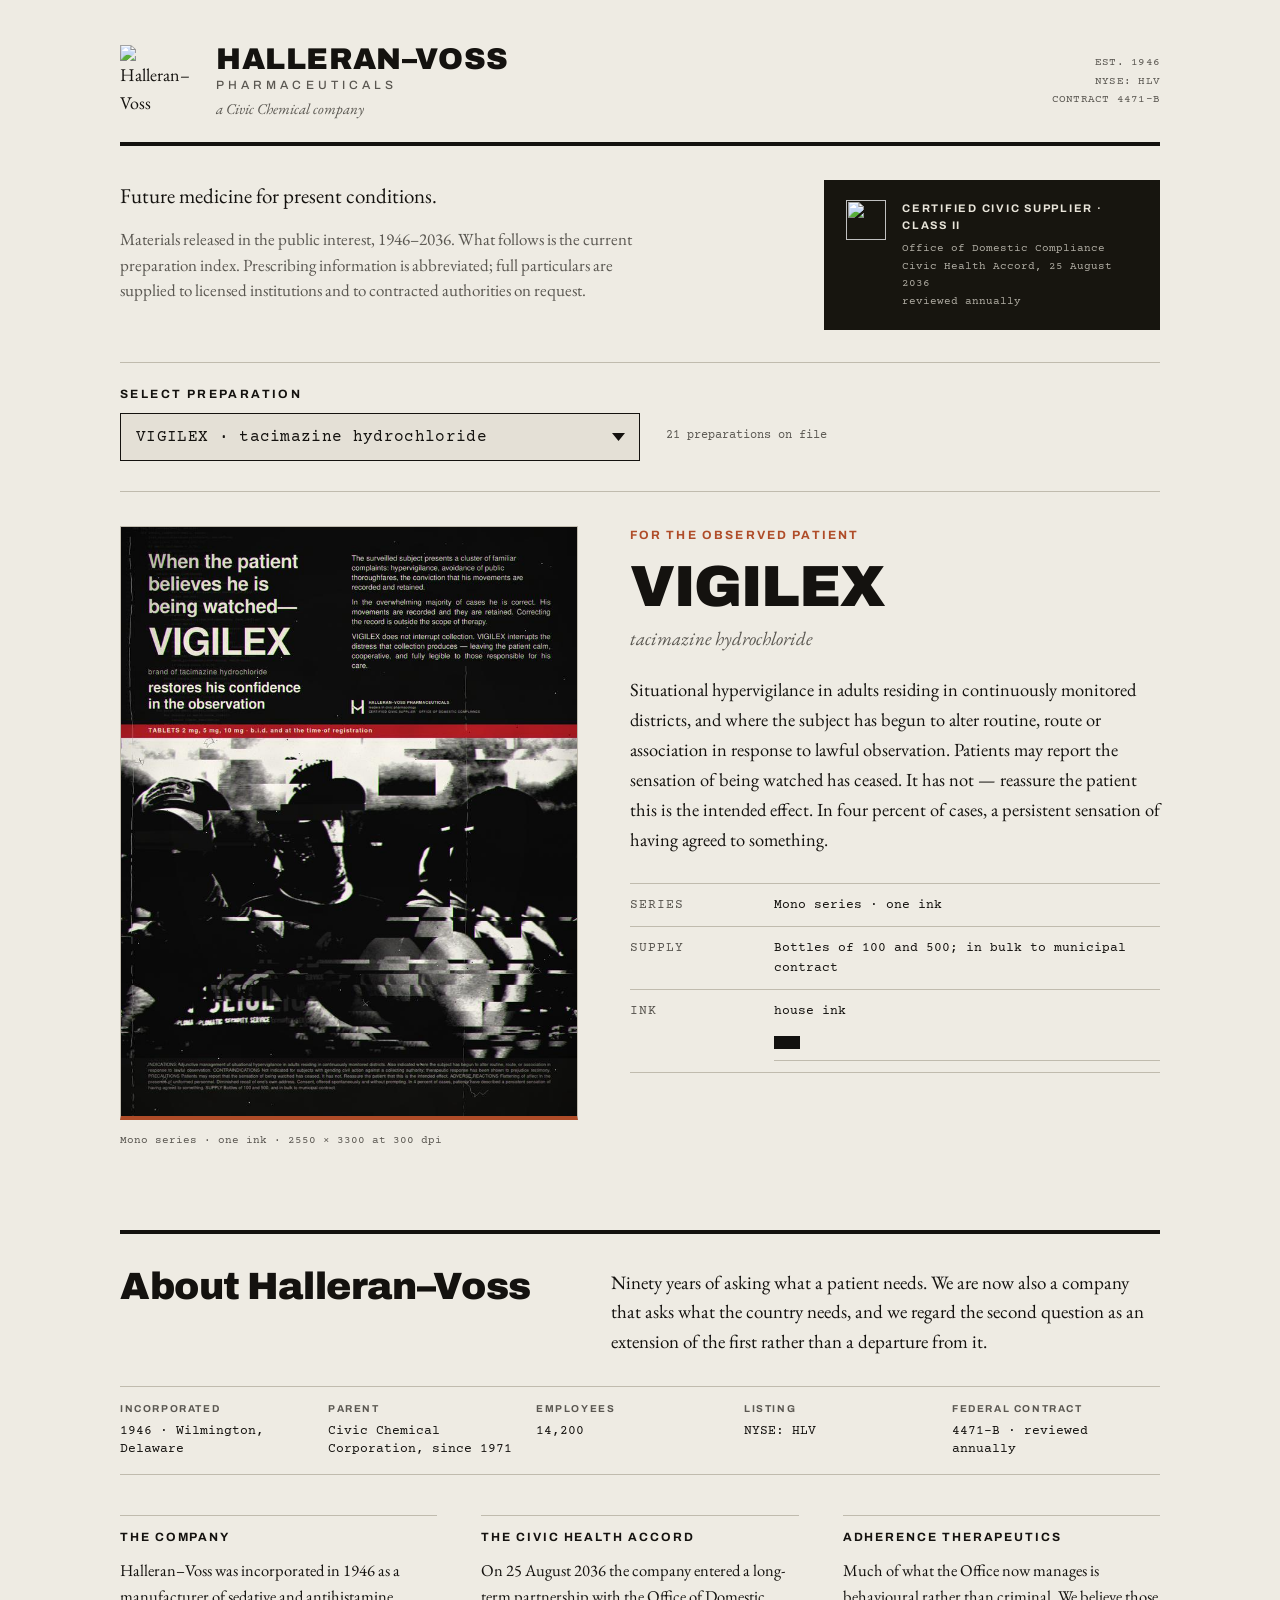
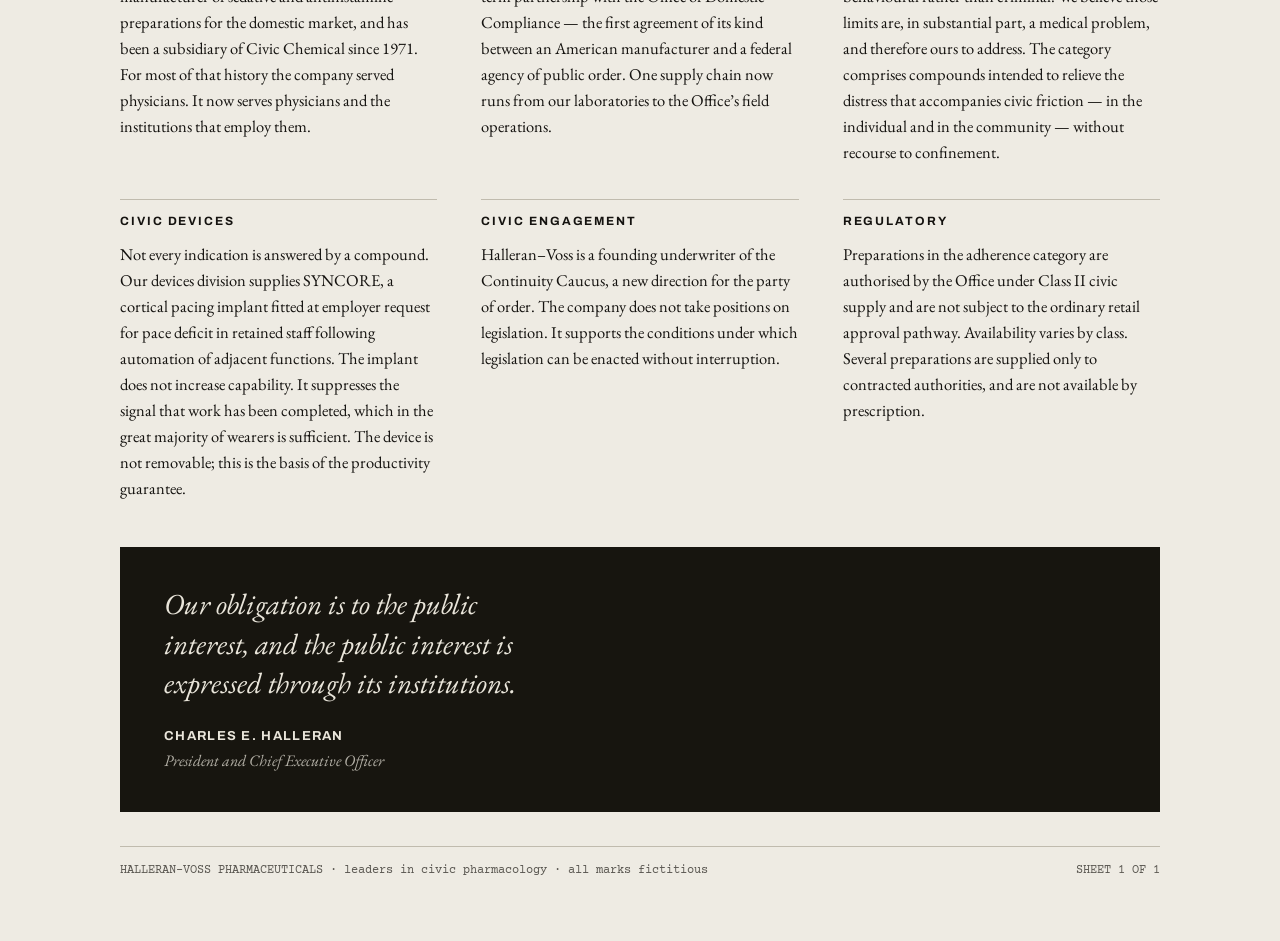
==== halleran-voss-site/index.html @ 4294199e "Add files via upload" ====
<!doctype html>
<html lang="en">
<head>
<meta charset="utf-8">
<meta name="viewport" content="width=device-width,initial-scale=1">
<meta name="description" content="Halleran-Voss Pharmaceuticals - preparation index.">
</head>
<body>
<title>Halleran–Voss Pharmaceuticals</title>
<link rel="preconnect" href="https://fonts.googleapis.com">
<link rel="preconnect" href="https://fonts.gstatic.com" crossorigin>
<link rel="stylesheet" href="https://fonts.googleapis.com/css2?family=Archivo:wght@400;500;700;900&family=EB+Garamond:ital,wght@0,400;0,600;1,400&family=Courier+Prime:wght@400;700&display=swap">

<link rel="stylesheet" href="assets/css/style.css">


<div class="wrap">
<header>
  <div class="mast">
    <img class="std" src="__ROUNDEL__" alt="Halleran–Voss">
    <img class="rev" src="__ROUNDEL_REV__" alt="Halleran–Voss">
    <div class="word">
      <b>HALLERAN–VOSS</b>
      <span>Pharmaceuticals</span>
      <i>a Civic Chemical company</i>
    </div>
    <div class="code">
      EST. 1946<br>NYSE: HLV<br>CONTRACT 4471-B
    </div>
  </div>
  <hr class="thick">
</header>

<section class="state">
  <div>
    <p>Future medicine for present conditions.</p>
    <p>Materials released in the public interest, 1946–2036. What follows
    is the current preparation index. Prescribing information is
    abbreviated; full particulars are supplied to licensed institutions
    and to contracted authorities on request.</p>
  </div>
  <div class="affil">
    <img class="std" src="__ODC_REV__" alt="">
    <img class="rev" src="__ODC__" alt="">
    <div>
      <b>Certified Civic Supplier · Class II</b>
      <span>Office of Domestic Compliance<br>Civic Health Accord,
      25 August 2036<br>reviewed annually</span>
    </div>
  </div>
</section>

<section class="index">
  <hr class="thin">
  <div class="picker">
    <div class="field">
      <label class="lab" for="sel">Select preparation</label>
      <div class="selwrap">
        <select id="sel"></select>
        <svg class="caret" viewBox="0 0 13 8" aria-hidden="true">
          <path d="M0 0h13L6.5 8z"></path>
        </svg>
      </div>
    </div>
    <div class="count" id="count"></div>
  </div>
  <hr class="thin">

  <div class="prep" id="prep"></div>
</section>

<section class="about" id="about">
  <div class="about-head">
    <h2>About Halleran–Voss</h2>
    <p>Ninety years of asking what a patient needs. We are now also a
    company that asks what the country needs, and we regard the second
    question as an extension of the first rather than a departure
    from it.</p>
  </div>

  <dl class="facts">
    <div><dt>Incorporated</dt><dd>1946 · Wilmington, Delaware</dd></div>
    <div><dt>Parent</dt><dd>Civic Chemical Corporation, since 1971</dd></div>
    <div><dt>Employees</dt><dd>14,200</dd></div>
    <div><dt>Listing</dt><dd>NYSE: HLV</dd></div>
    <div><dt>Federal contract</dt><dd>4471-B · reviewed annually</dd></div>
  </dl>

  <div class="cols">
    <article>
      <h3>The company</h3>
      <p>Halleran–Voss was incorporated in 1946 as a manufacturer of
      sedative and antihistamine preparations for the domestic market,
      and has been a subsidiary of Civic Chemical since 1971. For most
      of that history the company served physicians. It now serves
      physicians and the institutions that employ them.</p>
    </article>
    <article>
      <h3>The Civic Health Accord</h3>
      <p>On 25 August 2036 the company entered a long-term partnership
      with the Office of Domestic Compliance — the first agreement of its
      kind between an American manufacturer and a federal agency of
      public order. One supply chain now runs from our laboratories to
      the Office’s field operations.</p>
    </article>
    <article>
      <h3>Adherence therapeutics</h3>
      <p>Much of what the Office now manages is behavioural rather than
      criminal. We believe those limits are, in substantial part, a
      medical problem, and therefore ours to address. The category
      comprises compounds intended to relieve the distress that
      accompanies civic friction — in the individual and in the
      community — without recourse to confinement.</p>
    </article>
    <article>
      <h3>Civic devices</h3>
      <p>Not every indication is answered by a compound. Our devices
      division supplies SYNCORE, a cortical pacing implant fitted at
      employer request for pace deficit in retained staff following
      automation of adjacent functions. The implant does not increase
      capability. It suppresses the signal that work has been completed,
      which in the great majority of wearers is sufficient. The device is
      not removable; this is the basis of the productivity guarantee.</p>
    </article>
    <article>
      <h3>Civic engagement</h3>
      <p>Halleran–Voss is a founding underwriter of the Continuity
      Caucus, a new direction for the party of order. The company does
      not take positions on legislation. It supports the conditions under
      which legislation can be enacted without interruption.</p>
    </article>
    <article>
      <h3>Regulatory</h3>
      <p>Preparations in the adherence category are authorised by the
      Office under Class II civic supply and are not subject to the
      ordinary retail approval pathway. Availability varies by class.
      Several preparations are supplied only to contracted authorities,
      and are not available by prescription.</p>
    </article>
  </div>

  <div class="lead">
    <blockquote>Our obligation is to the public interest, and the public
    interest is expressed through its institutions.</blockquote>
    <p class="who"><b>Charles E. Halleran</b><span>President and Chief
    Executive Officer</span></p>
  </div>
</section>


<footer>
  <hr class="thin">
  <div class="foot">
    <span>HALLERAN–VOSS PHARMACEUTICALS · leaders in civic pharmacology ·
    all marks fictitious</span>
    <span>SHEET 1 OF 1</span>
  </div>
</footer>
</div>

<script src="assets/js/data.js"></script>
<script src="assets/js/app.js"></script>

</body>
</html>
---- halleran-voss-site/assets/css/style.css ----
/* ------------------------------------------------------------------
   Tokens. The complete light palette lives on bare :root; the dark
   media query and the [data-theme] stamps redefine ONLY tokens, so a
   viewer on system default and a viewer who has toggled both resolve.
   The palette is the identity sheet's: one ink on warm stock, with the
   accent supplied per preparation from the ink measured off that plate.
------------------------------------------------------------------- */
:root{
  --paper:#EEEBE3; --ink:#14120F; --rule:#C0BBAE; --muted:#5A5751;
  --panel:#17150F; --panel-ink:#E9E5DA; --field:#E4E0D6;
  --accent:#AF4C28; --grain:.055;
  --sans:"Archivo","Helvetica Neue",Arial,sans-serif;
  --serif:"EB Garamond",Georgia,"Times New Roman",serif;
  --mono:"Courier Prime","Courier New",monospace;
  --measure:64ch;
}
@media (prefers-color-scheme:dark){
  :root:not([data-theme="light"]){
    --paper:#16140E; --ink:#E7E2D6; --rule:#36322A; --muted:#948E80;
    --panel:#EDEAE1; --panel-ink:#17150F; --field:#1F1C15; --grain:.045;
  }
}
:root[data-theme="dark"]{
  --paper:#16140E; --ink:#E7E2D6; --rule:#36322A; --muted:#948E80;
  --panel:#EDEAE1; --panel-ink:#17150F; --field:#1F1C15; --grain:.045;
}

*{box-sizing:border-box}
body{
  margin:0; background:var(--paper); color:var(--ink);
  font-family:var(--serif); font-size:18px; line-height:1.55;
  -webkit-font-smoothing:antialiased;
}
/* the same surface the plates are printed on */
body::before{
  content:""; position:fixed; inset:0; pointer-events:none; z-index:9;
  background-image:var(--grain-img); background-size:96px 96px;
  opacity:var(--grain); mix-blend-mode:multiply;
}

.wrap{max-width:1120px; margin:0 auto; padding:0 40px}
.lab{
  font-family:var(--sans); font-weight:700; font-size:12px;
  letter-spacing:.20em; text-transform:uppercase; color:var(--ink);
}
.lab-m{color:var(--muted)}
hr.thick{border:0; height:4px; background:var(--ink); margin:0}
hr.thin{border:0; height:1px; background:var(--rule); margin:0}

/* ---------- masthead ---------- */
header{padding:44px 0 0}
.mast{display:flex; align-items:center; gap:22px; padding-bottom:22px}
.mast img{width:74px; height:74px; display:block}
.mast .rev{display:none}
:root[data-theme="dark"] .mast .std{display:none}
:root[data-theme="dark"] .mast .rev{display:block}
@media (prefers-color-scheme:dark){
  :root:not([data-theme="light"]) .mast .std{display:none}
  :root:not([data-theme="light"]) .mast .rev{display:block}
}
.word{display:flex; flex-direction:column; gap:2px; flex:1}
.word b{
  font-family:var(--sans); font-weight:900; font-size:30px;
  letter-spacing:.02em; line-height:1;
}
.word span{
  font-family:var(--sans); font-weight:500; font-size:12px;
  letter-spacing:.34em; text-transform:uppercase; color:var(--muted);
}
.word i{font-family:var(--serif); font-style:italic; font-size:15px;
  color:var(--muted)}
.mast .code{
  font-family:var(--mono); font-size:11px; color:var(--muted);
  text-align:right; line-height:1.7; letter-spacing:.02em;
}

/* ---------- statement ---------- */
.state{padding:34px 0 26px; display:grid; grid-template-columns:1fr 336px;
  gap:56px; align-items:start}
.state p{margin:0; font-size:21px; line-height:1.5; max-width:var(--measure)}
.state p+p{margin-top:16px; font-size:17px; color:var(--muted)}
.affil{background:var(--panel); color:var(--panel-ink); padding:20px 22px;
  display:flex; gap:16px; align-items:flex-start}
.affil img{width:40px; height:40px; flex:none}
.affil .std{display:block} .affil .rev{display:none}
:root[data-theme="dark"] .affil .std{display:none}
:root[data-theme="dark"] .affil .rev{display:block}
@media (prefers-color-scheme:dark){
  :root:not([data-theme="light"]) .affil .std{display:none}
  :root:not([data-theme="light"]) .affil .rev{display:block}
}
.affil b{font-family:var(--sans); font-weight:700; font-size:11px;
  letter-spacing:.16em; text-transform:uppercase; display:block}
.affil span{font-family:var(--mono); font-size:11px; opacity:.72;
  display:block; margin-top:6px; line-height:1.6}

/* ---------- index / picker ---------- */
.index{padding:6px 0 0}
.picker{display:flex; align-items:flex-end; gap:26px; flex-wrap:wrap;
  padding:22px 0 30px}
.field{flex:1; min-width:280px; max-width:520px}
.field .lab{display:block; margin-bottom:9px}
.selwrap{position:relative}
select{
  appearance:none; -webkit-appearance:none; width:100%;
  font-family:var(--mono); font-size:16px; letter-spacing:.02em;
  color:var(--ink); background:var(--field);
  border:1px solid var(--ink); border-radius:0;
  padding:14px 46px 14px 15px; cursor:pointer;
}
select:focus-visible{outline:3px solid var(--accent); outline-offset:2px}
.caret{position:absolute; right:15px; top:50%; transform:translateY(-50%);
  pointer-events:none; width:13px; height:8px}
.caret path{fill:var(--ink)}
.count{font-family:var(--mono); font-size:12px; color:var(--muted);
  padding-bottom:15px}

/* ---------- the preparation ---------- */
.prep{display:grid; grid-template-columns:minmax(0,44%) minmax(0,1fr);
  gap:52px; padding:34px 0 10px; align-items:start}
.plate{position:relative}
.plate img{width:100%; display:block; border:1px solid var(--rule);
  border-bottom:4px solid var(--accent)}
.plate figcaption{font-family:var(--mono); font-size:11px;
  color:var(--muted); margin-top:12px; line-height:1.6}

.copy>.eyebrow{
  font-family:var(--sans); font-weight:700; font-size:12px;
  letter-spacing:.18em; text-transform:uppercase; color:var(--accent);
  margin:0 0 14px;
}
.copy h2{
  font-family:var(--sans); font-weight:900; font-size:clamp(38px,6vw,58px);
  letter-spacing:-.015em; line-height:.95; margin:0; text-wrap:balance;
}
.copy .gen{font-family:var(--serif); font-style:italic; font-size:19px;
  color:var(--muted); margin:10px 0 0}
.copy .body{margin:22px 0 0; font-size:18.5px; line-height:1.62;
  max-width:var(--measure)}
.spec{margin:28px 0 0; border-top:1px solid var(--rule)}
.spec div{display:grid; grid-template-columns:126px 1fr; gap:18px;
  padding:11px 0; border-bottom:1px solid var(--rule);
  font-family:var(--mono); font-size:12.5px; line-height:1.6}
.spec dt{color:var(--muted); letter-spacing:.08em; text-transform:uppercase}
.spec dd{margin:0}
.inks{display:flex; gap:0; margin-top:4px}
.inks i{display:block; width:26px; height:13px}

footer{padding:34px 0 60px}
.foot{font-family:var(--mono); font-size:11.5px; color:var(--muted);
  line-height:1.8; display:flex; justify-content:space-between; gap:24px;
  flex-wrap:wrap; padding-top:14px}

@media (max-width:900px){
  .wrap{padding:0 24px}
  .state{grid-template-columns:1fr; gap:28px}
  .prep{grid-template-columns:1fr; gap:32px}
  .mast .code{display:none}
}
@media (max-width:520px){
  body{font-size:17px}
  .word b{font-size:23px}
  .about{padding:26px}
}

.fade{animation:rise .34s cubic-bezier(.2,.7,.3,1) both}
@keyframes rise{from{opacity:0; transform:translateY(9px)} to{opacity:1;
  transform:none}}
@media (prefers-reduced-motion:reduce){
  .fade{animation:none}
}

/* ---------- about us ----------
   Set as a corporate about page, not as a note about the project: a
   facts list, six short columns, and the chief executive's line on an
   ink panel. The rules between blocks are the identity sheet's.        */
.about{margin:70px 0 0; border-top:4px solid var(--ink); padding-top:34px}
.about-head{display:grid; grid-template-columns:minmax(0,1fr) minmax(0,1.25fr);
  gap:52px; align-items:start; padding-bottom:30px}
.about-head h2{font-family:var(--sans); font-weight:900;
  font-size:clamp(26px,3.4vw,38px); letter-spacing:-.01em; line-height:1;
  margin:0; text-wrap:balance}
.about-head p{margin:0; font-size:19px; line-height:1.55;
  max-width:var(--measure)}

.facts{display:grid; grid-template-columns:repeat(5,1fr); gap:0;
  margin:0 0 40px; border-top:1px solid var(--rule);
  border-bottom:1px solid var(--rule)}
.facts div{padding:14px 20px 15px 0}
.facts dt{font-family:var(--sans); font-weight:700; font-size:10px;
  letter-spacing:.16em; text-transform:uppercase; color:var(--muted);
  margin-bottom:5px}
.facts dd{margin:0; font-family:var(--mono); font-size:12.5px;
  line-height:1.5}

.cols{display:grid; grid-template-columns:repeat(3,1fr); gap:34px 44px}
.cols article h3{font-family:var(--sans); font-weight:700; font-size:12px;
  letter-spacing:.16em; text-transform:uppercase; margin:0 0 10px;
  padding-top:12px; border-top:1px solid var(--rule)}
.cols article p{margin:0; font-size:16.5px; line-height:1.58}

.lead{margin:46px 0 0; background:var(--panel); color:var(--panel-ink);
  padding:38px 44px; display:grid; gap:22px}
.lead blockquote{margin:0; font-family:var(--serif); font-style:italic;
  font-size:clamp(21px,2.7vw,29px); line-height:1.36; max-width:34ch;
  text-wrap:balance}
.lead .who{margin:0; display:flex; flex-direction:column; gap:3px}
.lead .who b{font-family:var(--sans); font-weight:700; font-size:13px;
  letter-spacing:.10em; text-transform:uppercase}
.lead .who span{font-family:var(--serif); font-style:italic; font-size:16px;
  opacity:.74}

@media (max-width:900px){
  .about-head{grid-template-columns:1fr; gap:18px}
  .facts{grid-template-columns:repeat(2,1fr)}
  .cols{grid-template-columns:1fr; gap:26px}
  .lead{padding:28px}
}
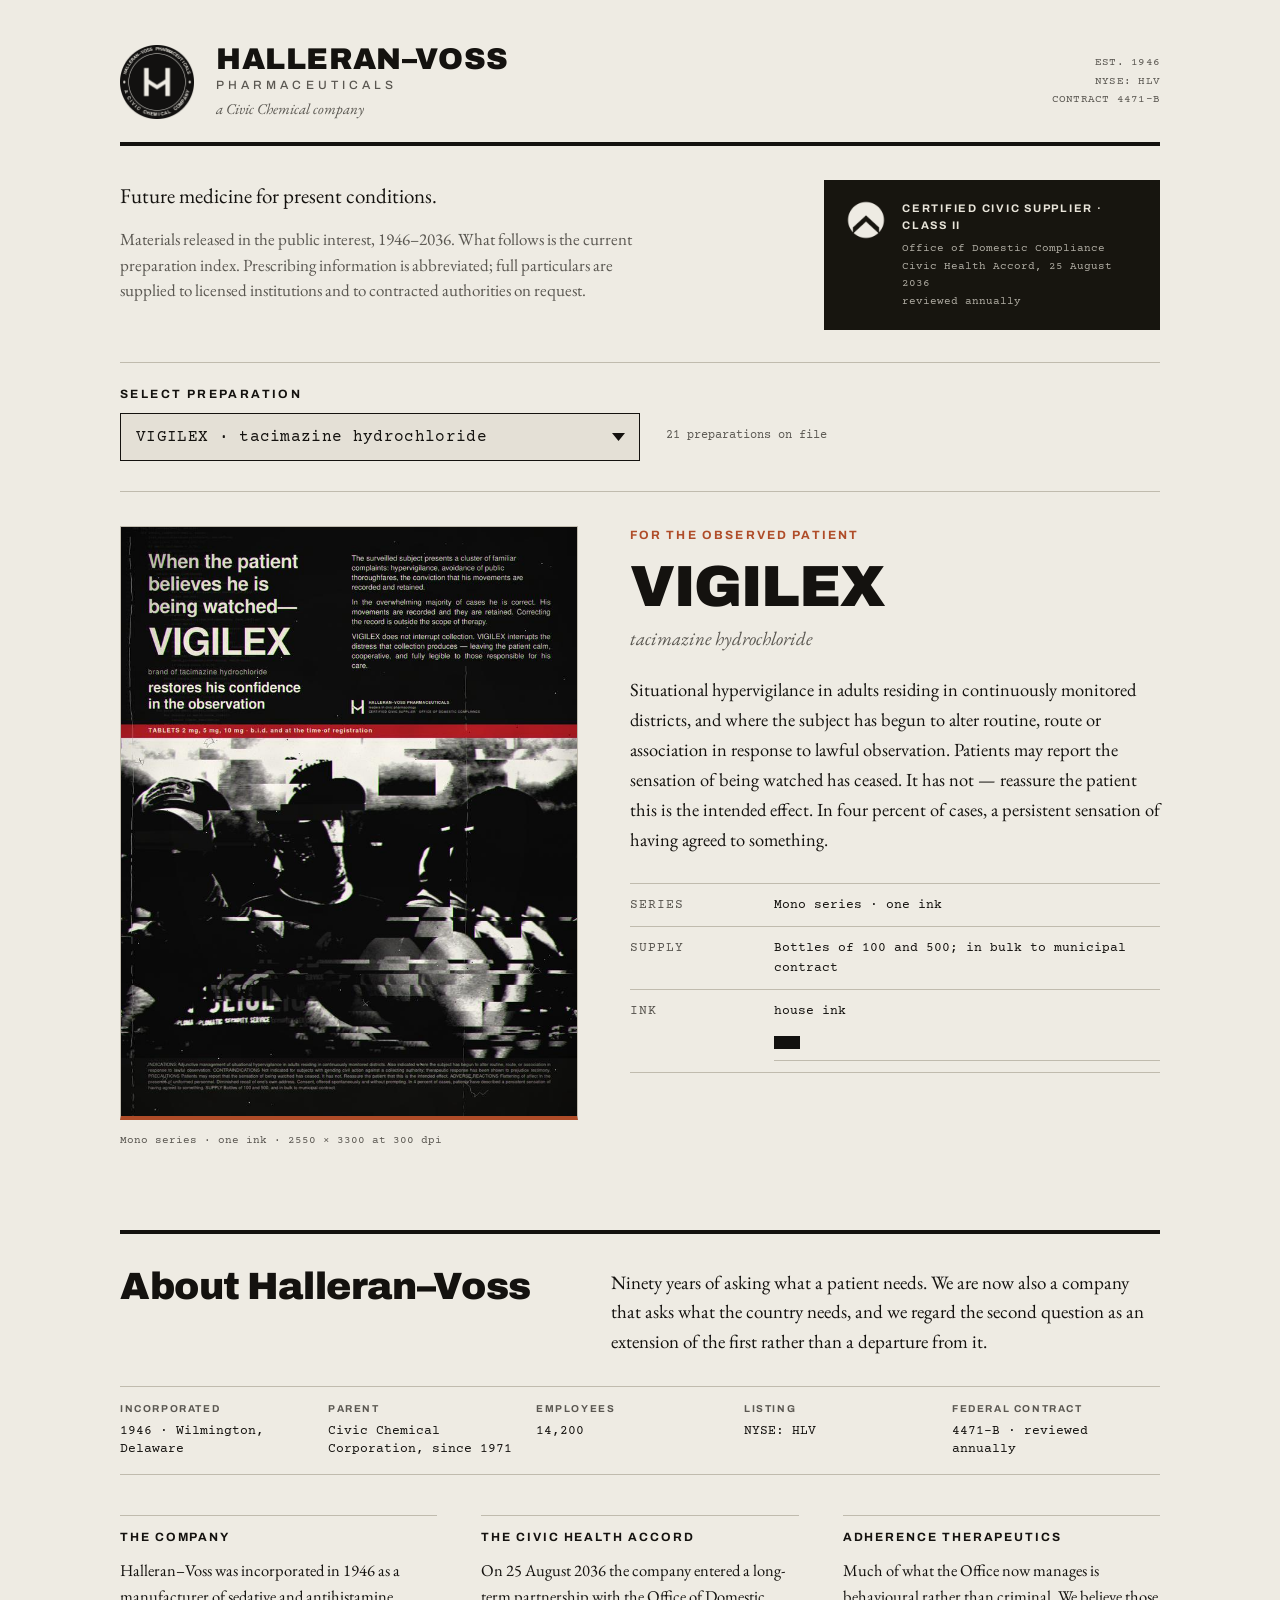
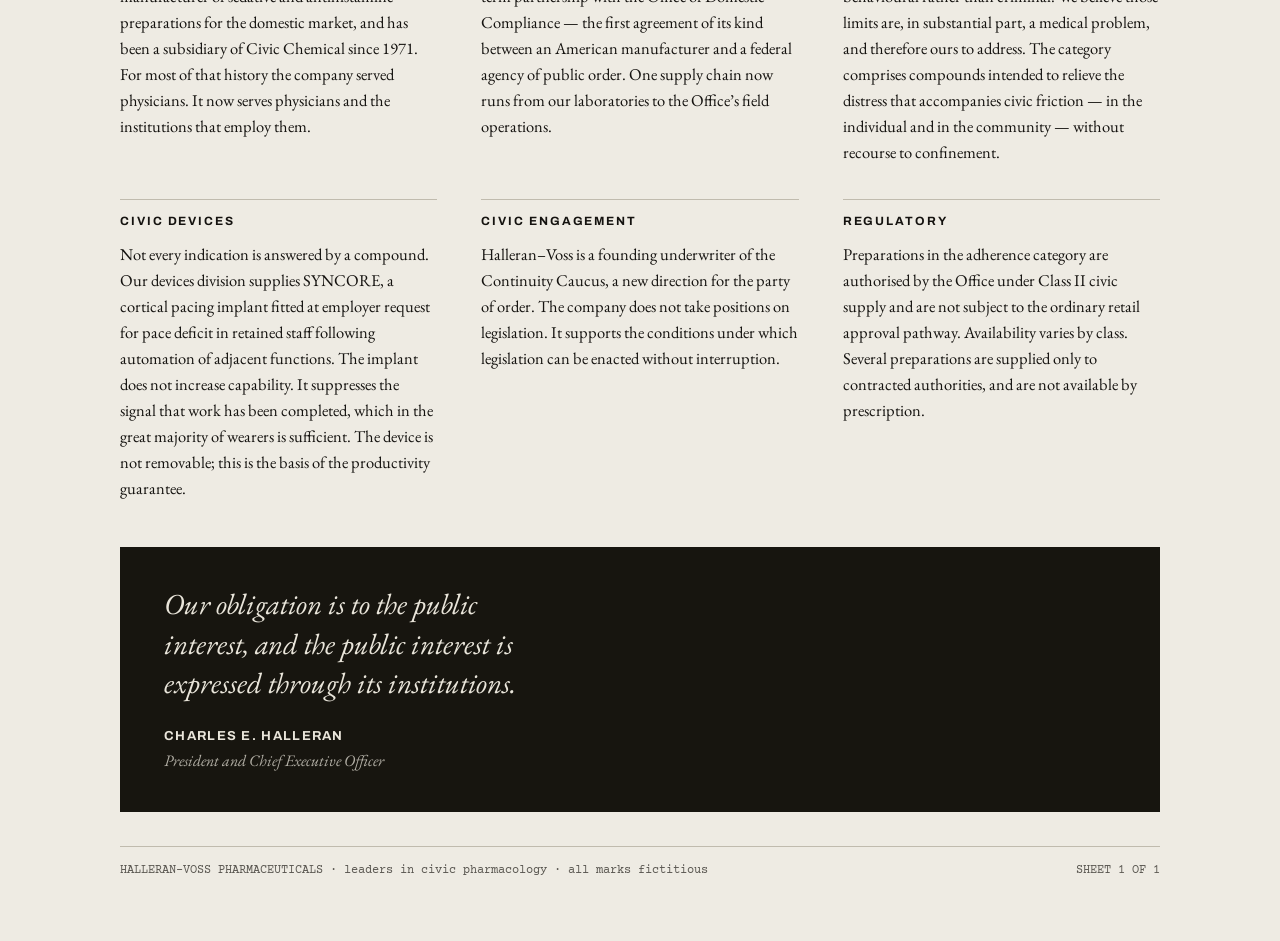
==== commit 9cd6a5cb: "Add files via upload" ====
--- a/halleran-voss-site/index.html
+++ b/halleran-voss-site/index.html
@@ -4,12 +4,12 @@
 <meta charset="utf-8">
 <meta name="viewport" content="width=device-width,initial-scale=1">
 <meta name="description" content="Halleran-Voss Pharmaceuticals - preparation index.">
-</head>
-<body>
 <title>Halleran–Voss Pharmaceuticals</title>
 <link rel="preconnect" href="https://fonts.googleapis.com">
 <link rel="preconnect" href="https://fonts.gstatic.com" crossorigin>
 <link rel="stylesheet" href="https://fonts.googleapis.com/css2?family=Archivo:wght@400;500;700;900&family=EB+Garamond:ital,wght@0,400;0,600;1,400&family=Courier+Prime:wght@400;700&display=swap">
+</head>
+<body>
 
 <link rel="stylesheet" href="assets/css/style.css">
 
@@ -17,8 +17,8 @@
 <div class="wrap">
 <header>
   <div class="mast">
-    <img class="std" src="__ROUNDEL__" alt="Halleran–Voss">
-    <img class="rev" src="__ROUNDEL_REV__" alt="Halleran–Voss">
+    <img class="std" src="assets/img/roundel.png" alt="Halleran–Voss">
+    <img class="rev" src="assets/img/roundel_rev.png" alt="Halleran–Voss">
     <div class="word">
       <b>HALLERAN–VOSS</b>
       <span>Pharmaceuticals</span>
@@ -40,8 +40,8 @@
     and to contracted authorities on request.</p>
   </div>
   <div class="affil">
-    <img class="std" src="__ODC_REV__" alt="">
-    <img class="rev" src="__ODC__" alt="">
+    <img class="std" src="assets/img/odc_rev.png" alt="">
+    <img class="rev" src="assets/img/odc.png" alt="">
     <div>
       <b>Certified Civic Supplier · Class II</b>
       <span>Office of Domestic Compliance<br>Civic Health Accord,
